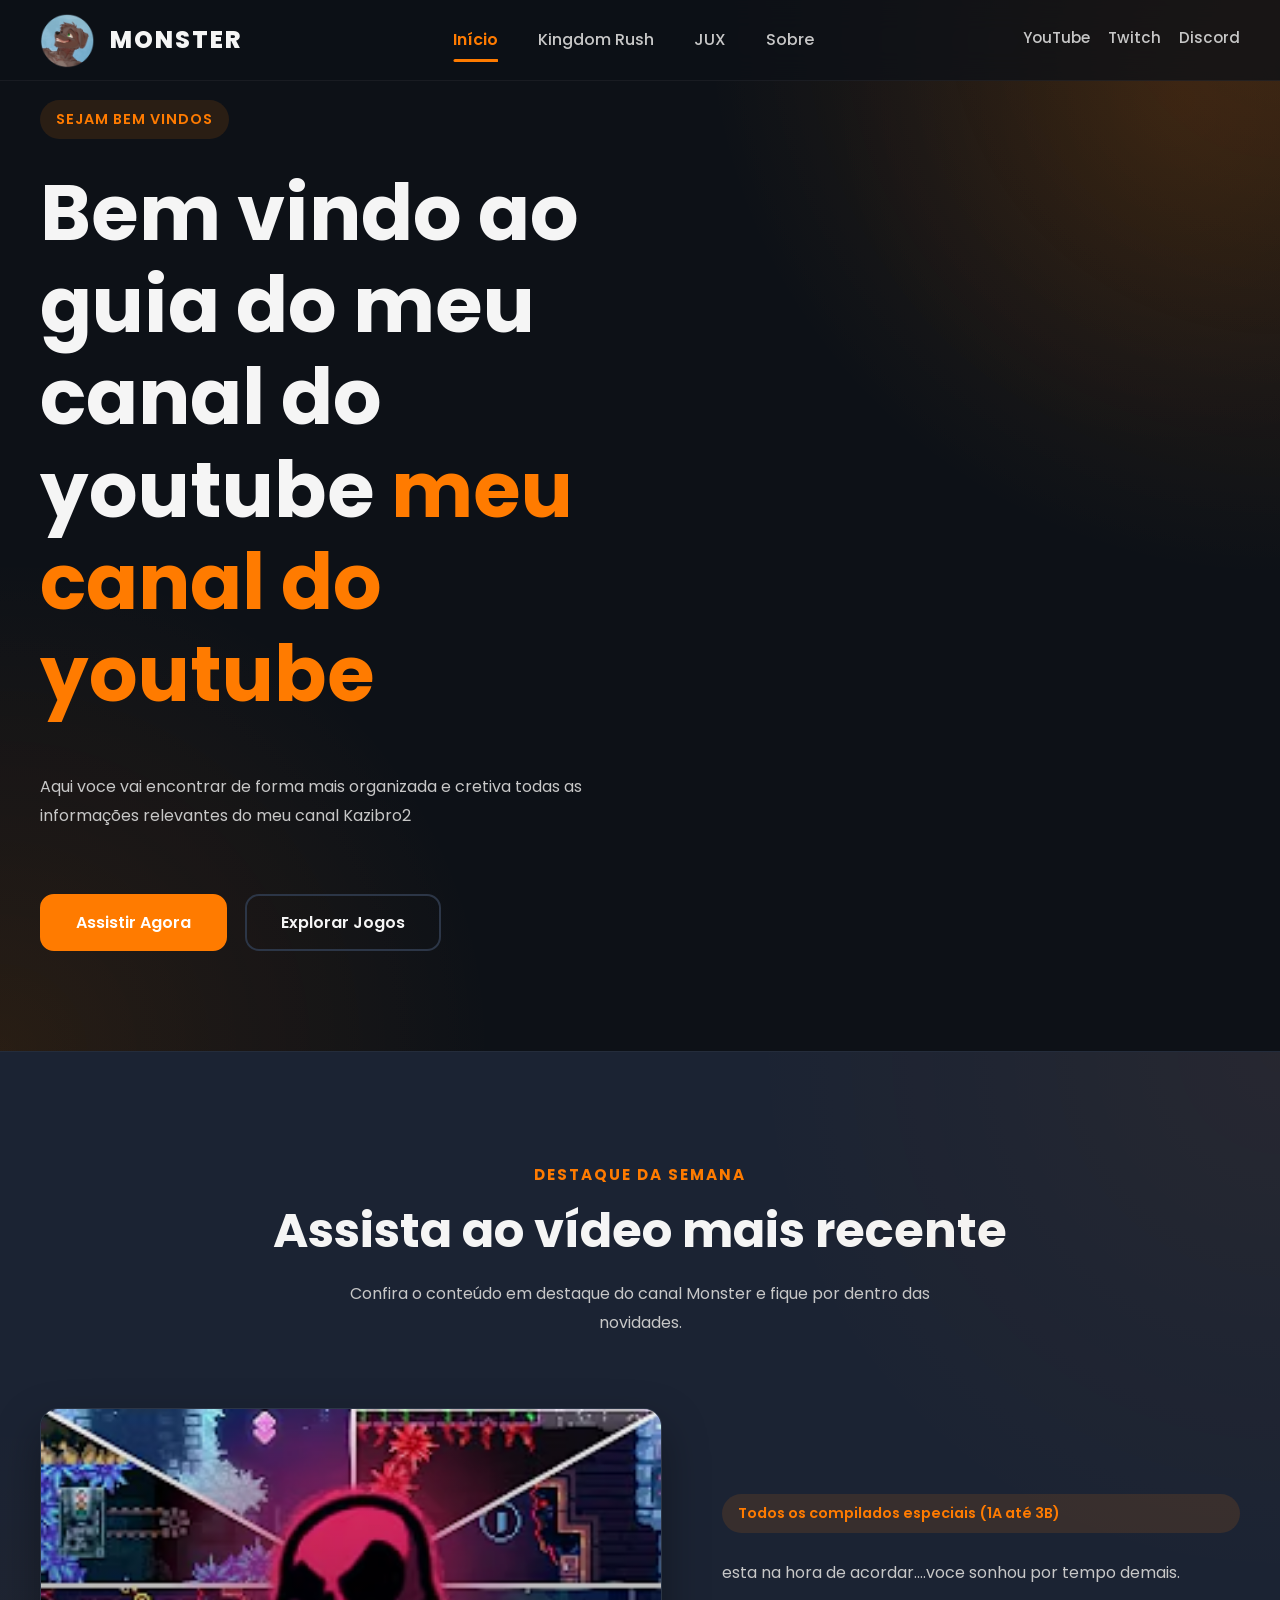
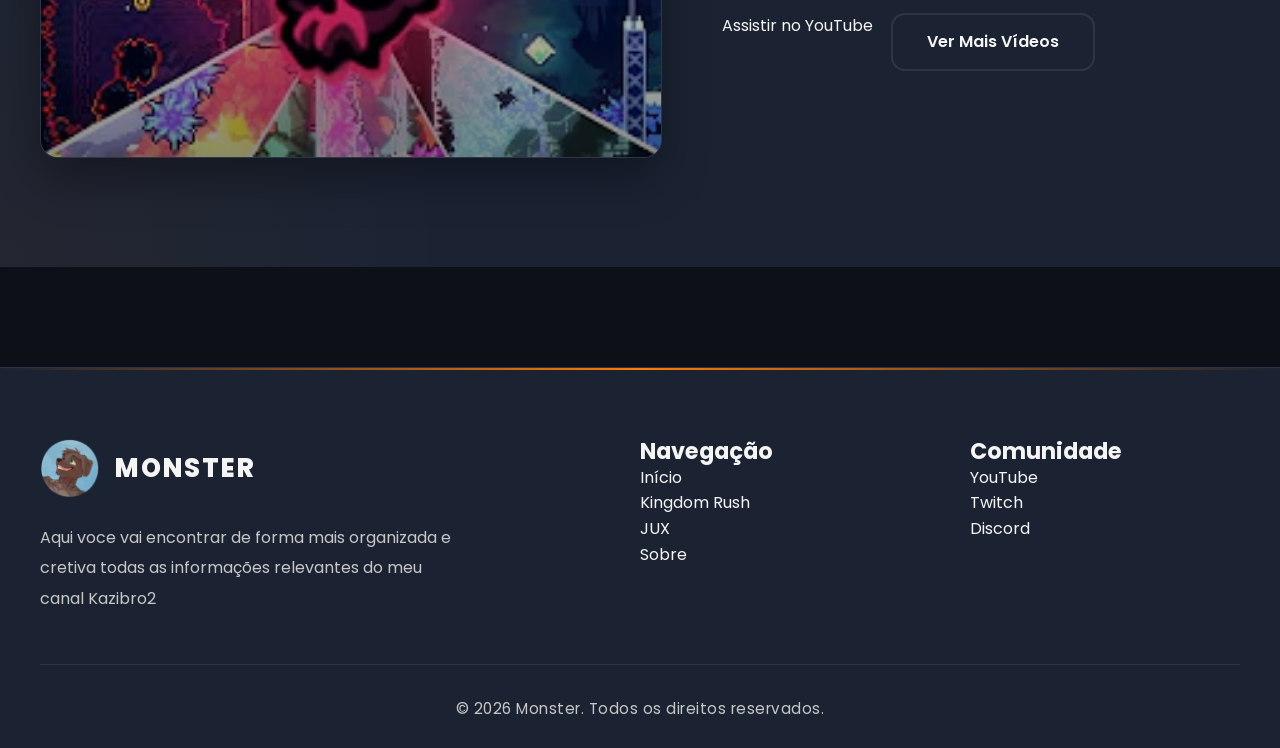
==== index.html @ 659d8c1d "Site Atualizado" ====
<!DOCTYPE html>
<html lang="pt-BR">

<head>

    <!-- ==========================================
                    META TAGS
    =========================================== -->

    <meta charset="UTF-8">

    <meta
        name="viewport"
        content="width=device-width, initial-scale=1.0">

    <meta
        name="description"
        content="Portal oficial do canal Monster dedicado à franquia Kingdom Rush. Gameplays, estratégias, guias e conteúdos exclusivos.">

    <meta
        name="keywords"
        content="Monster, Kingdom Rush, Kingdom Rush Alliance, Kingdom Rush Frontiers, Kingdom Rush Origins, Kingdom Rush Vengeance">

    <meta
        name="author"
        content="Monster">

    <meta
        name="robots"
        content="index, follow">

    <meta
        name="theme-color"
        content="#0B1120">

    <!-- ==========================================
                        TÍTULO
    =========================================== -->

    <title>

        Monster | Kingdom Rush

    </title>

    <!-- ==========================================
                        FAVICON
    =========================================== -->

    <link
        rel="icon"
        href="./assets/logo/LOGO  CIMA.webp"
        type="image/png">

    <!-- ==========================================
                    GOOGLE FONTS
    =========================================== -->

    <link
        rel="preconnect"
        href="https://fonts.googleapis.com">

    <link
        rel="preconnect"
        href="https://fonts.gstatic.com"
        crossorigin>

    <link
        href="https://fonts.googleapis.com/css2?family=Poppins:wght@300;400;500;600;700;800&display=swap"
        rel="stylesheet">

    <!-- ==========================================
                    CSS GLOBAL
    =========================================== -->

    <link
        rel="stylesheet"
        href="./css/global/style.css">

    <link
        rel="stylesheet"
        href="./css/global/header.css">

    <link
        rel="stylesheet"
        href="./css/global/footer.css">

    <link
        rel="stylesheet"
        href="./css/global/responsive.css">

    <!-- ==========================================
                    HOME CSS
    =========================================== -->

    <link
        rel="stylesheet"
        href="./css/home/home.css">

</head>

<body>

    <!-- ==========================================
                        HEADER
    =========================================== -->

    <header class="header">

        <div class="container header-container">

            <!-- Logo -->

            <a
                href="index.html"
                class="logo">

                <img
                    src="./assets/logo/Monster Logo.webp"
                    alt="Monster Logo">

                <span>

                    MONSTER

                </span>

            </a>

            <!-- Navegação -->

            <nav class="navbar">

                <ul class="nav-menu">

                    <li>

                        <a
                            href="index.html"
                            class="active">

                            Início

                        </a>

                    </li>

                    <li>

                        <a href="kingdom.html">

                            Kingdom Rush

                        </a>

                    </li>

                    <li>

                        <a href="jux.html">

                            JUX

                        </a>

                    </li>

                    <li>

                        <a href="about.html">

                            Sobre

                        </a>

                    </li>

                </ul>

            </nav>

            <!-- Redes Sociais -->

            <div class="header-social">

                <a
                    href="https://www.youtube.com/@kazibro2"
                    target="_blank"
                    rel="noopener noreferrer">

                    YouTube

                </a>

                <a
                    href="https://www.twitch.tv/thesupermonsteragain"
                    target="_blank"
                    rel="noopener noreferrer">

                    Twitch

                </a>

                <a
                    href="#"
                    target="_blank"
                    rel="noopener noreferrer">

                    Discord

                </a>

            </div>

            <!-- Menu Mobile -->

            <button
                class="menu-toggle"
                id="menu-toggle"
                aria-label="Abrir Menu">

                ☰

            </button>

        </div>

    </header>

    <main>

    <!-- ==========================================
                        HERO
    =========================================== -->

    <section class="hero">

        <div class="container">

            <div class="hero-content">

                <span class="hero-subtitle">

                    SEJAM BEM VINDOS 

             </span>

                <h1>

                     Bem vindo ao guia do meu canal do youtube
                    <span>meu canal do youtube</span>

                </h1>

                <p>
                Aqui voce vai encontrar de forma mais organizada e cretiva todas as 
                informações relevantes do meu canal Kazibro2
                </p>
                <div class="hero-buttons">

                    <a
                        href="https://www.youtube.com/watch?v=SaFwR8SBLfc"
                        class="btn btn-primary">

                        Assistir Agora

                    </a>

                    <a
                        href="kingdom.html"
                        class="btn btn-secondary">

                        Explorar Jogos

                    </a>

                </div>

            </div>

        </div>

    </section>


    <!-- ==========================================
                VÍDEO EM DESTAQUE
    =========================================== -->

    <section
        class="featured-video"
        id="featured-video">

        <div class="container">

            <div class="section-title">

                <span>

                    Destaque da Semana

                </span>

                <h2>

                    Assista ao vídeo mais recente

                </h2>

                <p>

                    Confira o conteúdo em destaque do canal Monster
                    e fique por dentro das novidades.

                </p>

            </div>

            <div class="featured-video-content">

                <div class="featured-thumbnail">

                    <img
                        src="./assets/imagens/Compilado de mortes.png"
                        alt="Vídeo em Destaque">

                </div>

                <div class="featured-info">

                    <span class="video-category">
  
                    Todos os compilados especiais (1A até 3B)

                    </span>

                    <p>

                        esta na hora de acordar....voce sonhou por tempo demais.
                    </p>

                    <div class="featured-buttons">

                        <a
                            href="https://youtu.be/U4nTbTF9wBw?si=7wowuGWpo5xkgJ0E
                            class="btn btn-primary">

                            Assistir no YouTube

                        </a>

                        <a
                            href="https://www.youtube.com/channel/UCQ77ngwSdgvetB5yi79kwhQ/videos"
                            class="btn btn-secondary">

                            Ver Mais Vídeos

                        </a>

                    </div>

                </div>

            </div>

        </div>

    </section>

    <!-- ==========================================
                        FOOTER
    =========================================== -->

    <footer class="footer">

        <div class="container">

            <div class="footer-content">

                <!-- Logo -->

                <div class="footer-brand">

                    <a
                        href="index.html"
                        class="footer-logo">

                        <img
                            src="./assets/logo/Monster Logo.webp"
                            alt="Monster Logo">

                        <span>

                            MONSTER

                        </span>

                    </a>

                    <p>

                 Aqui voce vai encontrar de forma mais organizada e cretiva todas as 
                informações relevantes do meu canal Kazibro2

                    </p>

                </div>

                <!-- Navegação -->

                <div class="footer-links">

                    <h3>

                        Navegação

                    </h3>

                    <ul>

                        <li>

                            <a href="index.html">

                                Início

                            </a>

                        </li>

                        <li>

                            <a href="kingdom.html">

                                Kingdom Rush

                            </a>

                        </li>

                        <li>

                            <a href="jux.html">

                                JUX

                            </a>

                        </li>

                        <li>

                            <a href="about.html">

                                Sobre

                            </a>

                        </li>

                    </ul>

                </div>

                <!-- Comunidade -->

                <div class="footer-social">

                    <h3>

                        Comunidade

                    </h3>

                    <a
                        href="https://www.youtube.com/@kazibro2"
                        target="_blank"
                        rel="noopener noreferrer">

                        YouTube

                    </a>

                    <a
                        href="https://www.twitch.tv/thesupermonsteragain"
                        target="_blank"
                        rel="noopener noreferrer">

                        Twitch

                    </a>

                    <a
                        href="#"
                        target="_blank"
                        rel="noopener noreferrer">

                        Discord

                    </a>

                </div>

            </div>

            <div class="footer-bottom">

                <p>

                    © 2026 Monster. Todos os direitos reservados.

                </p>

            </div>

        </div>

    </footer>

    <!-- ==========================================
                JAVASCRIPT GLOBAL
    =========================================== -->

    <script src="./js/global/config.js"></script>

    <script src="./js/global/data.js"></script>

    <script src="./js/global/navigation.js"></script>

    <script src="./js/global/animations.js"></script>

    <script src="./js/global/app.js"></script>

    <!-- ==========================================
                JAVASCRIPT HOME
    =========================================== -->

    <script src="./js/home/home.js"></script>

</body>

</html>
---- css/global/style.css ----
/* ==========================================================
                    GOOGLE FONTS
========================================================== */

@import url('https://fonts.googleapis.com/css2?family=Poppins:wght@300;400;500;600;700;800&display=swap');

/* ==========================================================
                        RESET
========================================================== */

* {

    margin: 0;

    padding: 0;

    box-sizing: border-box;

}

*::before,

*::after {

    box-sizing: border-box;

}

/* ==========================================================
                    ROOT VARIABLES
========================================================== */

:root {

    /* Cores */

    --color-primary: #ff7b00;

    --color-primary-dark: #d86400;

    --color-secondary: #1b2333;

    --color-background: #0d1117;

    --color-surface: #161b22;

    --color-card: #1f2633;

    --color-text: #f5f5f5;

    --color-text-light: #c7c7c7;

    --color-border: #2c3647;

    --color-success: #2ecc71;

    --color-danger: #ff4d4d;

    /* Fontes */

    --font-family: "Poppins", sans-serif;

    /* Layout */

    --container-width: 1300px;

    --border-radius: 14px;

    --transition: .30s ease;

    --shadow:

        0 10px 35px rgba(0,0,0,.35);

}

/* ==========================================================
                    HTML / BODY
========================================================== */

html{

    scroll-behavior:smooth;

}

body{

    font-family:var(--font-family);

    background:var(--color-background);

    color:var(--color-text);

    overflow-x:hidden;

    line-height:1.6;

    min-height:100vh;

}

/* ==========================================================
                    IMAGENS
========================================================== */

img{

    display:block;

    max-width:100%;

    height:auto;

}

/* ==========================================================
                        LINKS
========================================================== */

a{

    color:inherit;

    text-decoration:none;

    transition:var(--transition);

}

/* ==========================================================
                        LISTAS
========================================================== */

ul{

    list-style:none;

}

button{

    font-family:inherit;

    border:none;

    outline:none;

    background:none;

    cursor:pointer;

}

/* ==========================================================
                    CONTAINER
========================================================== */

.container{

    width:min(100% - 40px,var(--container-width));

    margin-inline:auto;

}

/* ==========================================================
                    SECTIONS
========================================================== */

section{

    padding:100px 0;

    position:relative;

}

/* ==========================================================
                    TÍTULOS
========================================================== */

h1,
h2,
h3,
h4,
h5,
h6{

    font-weight:700;

    color:var(--color-text);

    line-height:1.2;

}

h1{

    font-size:clamp(2.8rem,6vw,5rem);

}

h2{

    font-size:clamp(2rem,4vw,3rem);

}

h3{

    font-size:1.4rem;

}

/* ==========================================================
                    PARÁGRAFOS
========================================================== */

p{

    color:var(--color-text-light);

    font-size:1rem;

    line-height:1.8;

}

/* ==========================================================
                SECTION TITLE
========================================================== */

.section-title{

    text-align:center;

    max-width:800px;

    margin:0 auto 70px;

}

.section-title span{

    display:inline-block;

    margin-bottom:15px;

    color:var(--color-primary);

    font-size:.95rem;

    font-weight:700;

    letter-spacing:2px;

    text-transform:uppercase;

}

.section-title h2{

    margin-bottom:20px;

}

.section-title p{

    max-width:650px;

    margin:0 auto;

}

/* ==========================================================
                HERO
========================================================== */

.hero{

    min-height:100vh;

    display:flex;

    align-items:center;

}

.hero .container{

    display:grid;

    grid-template-columns:1fr 1fr;

    align-items:center;

    gap:80px;

}

.hero-content{

    display:flex;

    flex-direction:column;

    gap:28px;

}

.hero-subtitle{

    display:inline-flex;

    align-items:center;

    width:max-content;

    padding:8px 18px;

    border-radius:50px;

    background:rgba(255,123,0,.15);

    color:var(--color-primary);

    font-size:.9rem;

    font-weight:600;

    letter-spacing:1px;

}

.hero-content span{

    color:var(--color-primary);

}

.hero-image{

    display:flex;

    justify-content:center;

    align-items:center;

}

.hero-image img{

    width:100%;

    max-width:650px;

}


/* ==========================================================
                        BOTÕES
========================================================== */

.btn{

    display:inline-flex;

    justify-content:center;

    align-items:center;

    gap:10px;

    padding:14px 34px;

    border-radius:var(--border-radius);

    font-size:1rem;

    font-weight:600;

    cursor:pointer;

    transition:var(--transition);

    user-select:none;

}

.btn-primary{

    background:var(--color-primary);

    color:#ffffff;

    border:2px solid var(--color-primary);

}

.btn-primary:hover{

    background:var(--color-primary-dark);

    border-color:var(--color-primary-dark);

    transform:translateY(-4px);

    box-shadow:0 12px 30px rgba(255,123,0,.35);

}

.btn-secondary{

    background:transparent;

    color:var(--color-text);

    border:2px solid var(--color-border);

}

.btn-secondary:hover{

    background:var(--color-card);

    border-color:var(--color-primary);

    color:var(--color-primary);

    transform:translateY(-4px);

}

/* ==========================================================
                    BUTTON GROUP
========================================================== */

.hero-buttons,

.featured-buttons{

    display:flex;

    flex-wrap:wrap;

    gap:18px;

}

/* ==========================================================
                        CARDS
========================================================== */

.game-card,

.video-card,

.episode-card,

.info-card{

    background:var(--color-card);

    border:1px solid var(--color-border);

    border-radius:var(--border-radius);

    overflow:hidden;

    transition:var(--transition);

    box-shadow:var(--shadow);

}

.game-card:hover,

.video-card:hover,

.episode-card:hover,

.info-card:hover{

    transform:translateY(-8px);

    border-color:var(--color-primary);

}

/* ==========================================================
                    CARD IMAGES
========================================================== */

.game-card img,

.video-card img,

.episode-card img{

    width:100%;

    display:block;

    transition:var(--transition);

}

.game-card:hover img,

.video-card:hover img,

.episode-card:hover img{

    transform:scale(1.05);

}

/* ==========================================================
                    TAGS
========================================================== */

.video-category,

.hero-subtitle{

    display:inline-flex;

    align-items:center;

    padding:8px 16px;

    border-radius:999px;

    background:rgba(255,123,0,.12);

    color:var(--color-primary);

    font-size:.9rem;

    font-weight:600;

}

/* ==========================================================
                    DIVISORES
========================================================== */

.divider{

    width:100%;

    height:1px;

    background:var(--color-border);

    margin:70px 0;

}


/* ==========================================================
                    SCROLLBAR
========================================================== */

::-webkit-scrollbar{

    width:12px;

}

::-webkit-scrollbar-track{

    background:var(--color-background);

}

::-webkit-scrollbar-thumb{

    background:var(--color-primary);

    border-radius:20px;

    border:3px solid var(--color-background);

}

::-webkit-scrollbar-thumb:hover{

    background:var(--color-primary-dark);

}

/* ==========================================================
                    TEXT SELECTION
========================================================== */

::selection{

    background:var(--color-primary);

    color:#ffffff;

}

::-moz-selection{

    background:var(--color-primary);

    color:#ffffff;

}

/* ==========================================================
                    ANIMAÇÕES
========================================================== */

@keyframes fadeIn{

    from{

        opacity:0;

    }

    to{

        opacity:1;

    }

}

@keyframes fadeUp{

    from{

        opacity:0;

        transform:translateY(40px);

    }

    to{

        opacity:1;

        transform:translateY(0);

    }

}

@keyframes fadeLeft{

    from{

        opacity:0;

        transform:translateX(-40px);

    }

    to{

        opacity:1;

        transform:translateX(0);

    }

}

@keyframes fadeRight{

    from{

        opacity:0;

        transform:translateX(40px);

    }

    to{

        opacity:1;

        transform:translateX(0);

    }

}

@keyframes zoomIn{

    from{

        opacity:0;

        transform:scale(.9);

    }

    to{

        opacity:1;

        transform:scale(1);

    }

}

/* ==========================================================
                CLASSES DE ANIMAÇÃO
========================================================== */

.fade-in{

    animation:fadeIn .8s ease both;

}

.fade-up{

    animation:fadeUp .8s ease both;

}

.fade-left{

    animation:fadeLeft .8s ease both;

}

.fade-right{

    animation:fadeRight .8s ease both;

}

.zoom-in{

    animation:zoomIn .8s ease both;

}

/* ==========================================================
                    UTILITÁRIOS
========================================================== */

.text-center{

    text-align:center;

}

.text-left{

    text-align:left;

}

.text-right{

    text-align:right;

}

.hidden{

    display:none !important;

}

.visible{

    display:block !important;

}

.w-100{

    width:100%;

}

.mt-0{

    margin-top:0;

}

.mb-0{

    margin-bottom:0;

}

/* ==========================================================
                    FORMULÁRIOS
========================================================== */

input,
textarea,
select{

    width:100%;

    font-family:inherit;

    font-size:1rem;

    color:var(--color-text);

    background:var(--color-card);

    border:1px solid var(--color-border);

    border-radius:var(--border-radius);

    outline:none;

    transition:var(--transition);

}

input,
select{

    height:50px;

    padding:0 18px;

}

textarea{

    resize:vertical;

    min-height:150px;

    padding:18px;

}

input:focus,
textarea:focus,
select:focus{

    border-color:var(--color-primary);

    box-shadow:0 0 0 4px rgba(255,123,0,.15);

}

/* ==========================================================
                    IFRAME / VIDEO
========================================================== */

iframe{

    width:100%;

    border:0;

    display:block;

    border-radius:var(--border-radius);

}

video{

    width:100%;

    display:block;

    border-radius:var(--border-radius);

}

/* ==========================================================
                    SVG
========================================================== */

svg{

    display:block;

    width:100%;

    height:auto;

}

/* ==========================================================
                    IMAGENS
========================================================== */

img{

    user-select:none;

    -webkit-user-drag:none;

    image-rendering:auto;

}

/* ==========================================================
                    FOCUS
========================================================== */

:focus-visible{

    outline:3px solid var(--color-primary);

    outline-offset:4px;

}

/* ==========================================================
                    TRANSIÇÕES
========================================================== */

button,
a,
img,
.card,
.btn{

    transition:all .3s ease;

}

/* ==========================================================
                    UTILITÁRIOS
========================================================== */

.flex{

    display:flex;

}

.grid{

    display:grid;

}

.center{

    display:flex;

    justify-content:center;

    align-items:center;

}

.space-between{

    display:flex;

    justify-content:space-between;

    align-items:center;

}

.gap-10{

    gap:10px;

}

.gap-20{

    gap:20px;

}

.gap-30{

    gap:30px;

}
---- css/global/header.css ----
/* ==========================================================
                        HEADER
========================================================== */

.header{

    position:fixed;

    top:0;

    left:0;

    width:100%;

    z-index:1000;

    background:rgba(13,17,23,.75);

    backdrop-filter:blur(15px);

    -webkit-backdrop-filter:blur(15px);

    border-bottom:1px solid rgba(255,255,255,.05);

    transition:all .35s ease;

}

/* ==========================================================
                    HEADER CONTAINER
========================================================== */

.header-container{

    display:flex;

    justify-content:space-between;

    align-items:center;

    min-height:80px;

    gap:40px;

}

/* ==========================================================
                        LOGO
========================================================== */

.logo{

    display:flex;

    align-items:center;

    gap:15px;

    flex-shrink:0;

}

.logo img{

    width:55px;

    height:55px;

    object-fit:contain;

    transition:.35s ease;

}

.logo span{

    font-size:1.5rem;

    font-weight:800;

    letter-spacing:2px;

    color:var(--color-text);

    transition:.35s ease;

}

/* ==========================================================
                    LOGO HOVER
========================================================== */

.logo:hover img{

    transform:rotate(-5deg) scale(1.08);

}

.logo:hover span{

    color:var(--color-primary);

}

/* ==========================================================
                    NAVBAR
========================================================== */

.navbar{

    flex:1;

    display:flex;

    justify-content:center;

}

.nav-menu{

    display:flex;

    align-items:center;

    gap:40px;

}

.nav-menu li{

    position:relative;

}

/* ==========================================================
                    LINKS DO MENU
========================================================== */

.nav-menu a{

    position:relative;

    display:flex;

    align-items:center;

    height:80px;

    color:var(--color-text-light);

    font-size:1rem;

    font-weight:500;

    transition:var(--transition);

}

/* ==========================================================
                    HOVER MENU
========================================================== */

.nav-menu a:hover{

    color:var(--color-primary);

}

/* ==========================================================
                LINHA ANIMADA
========================================================== */

.nav-menu a::after{

    content:"";

    position:absolute;

    left:50%;

    bottom:18px;

    width:0;

    height:3px;

    background:var(--color-primary);

    border-radius:50px;

    transform:translateX(-50%);

    transition:.35s ease;

}

.nav-menu a:hover::after{

    width:100%;

}

/* ==========================================================
                    MENU ACTIVE
========================================================== */

.nav-menu a.active{

    color:var(--color-primary);

    font-weight:600;

}

.nav-menu a.active::after{

    width:100%;

}

/* ==========================================================
                HEADER SOCIAL
========================================================== */

.header-social{

    display:flex;

    align-items:center;

    gap:18px;

}

.header-social a{

    color:var(--color-text-light);

    font-size:.95rem;

    font-weight:500;

    transition:var(--transition);

}

.header-social a:hover{

    color:var(--color-primary);

}

/* ==========================================================
                    MENU MOBILE
========================================================== */

.menu-toggle{

    display:none;

    justify-content:center;

    align-items:center;

    width:48px;

    height:48px;

    border-radius:10px;

    color:var(--color-text);

    font-size:1.6rem;

    cursor:pointer;

    transition:var(--transition);

}

.menu-toggle:hover{

    background:rgba(255,255,255,.08);

    color:var(--color-primary);

}

/* ==========================================================
                    HEADER SCROLLED
========================================================== */

.header.scrolled{

    background:rgba(13,17,23,.95);

    backdrop-filter:blur(20px);

    -webkit-backdrop-filter:blur(20px);

    border-bottom:1px solid rgba(255,123,0,.15);

    box-shadow:0 10px 30px rgba(0,0,0,.35);

}

/* ==========================================================
                HEADER CONTAINER
========================================================== */

.header.scrolled .header-container{

    min-height:70px;

}

/* ==========================================================
                    LOGO SCROLL
========================================================== */

.header.scrolled .logo img{

    width:48px;

    height:48px;

}

.header.scrolled .logo span{

    font-size:1.35rem;

}

/* ==========================================================
                    MENU SCROLL
========================================================== */

.header.scrolled .nav-menu a{

    height:70px;

}

/* ==========================================================
                REDES SOCIAIS SCROLL
========================================================== */

.header.scrolled .header-social a{

    font-size:.9rem;

}

/* ==========================================================
                    HEADER SHADOW
========================================================== */

.header::after{

    content:"";

    position:absolute;

    left:0;

    bottom:0;

    width:100%;

    height:1px;

    background:linear-gradient(

        90deg,

        transparent,

        rgba(255,123,0,.25),

        transparent

    );

    opacity:0;

    transition:.35s;

}

.header.scrolled::after{

    opacity:1;

}

/* ==========================================================
                ANIMAÇÃO DE ENTRADA
========================================================== */

@keyframes headerFade{

    from{

        opacity:0;

        transform:translateY(-20px);

    }

    to{

        opacity:1;

        transform:translateY(0);

    }

}

.header{

    animation:headerFade .7s ease;

}

/* ==========================================================
                SUAVIZAÇÃO
========================================================== */

.header,
.header-container,
.logo img,
.logo span,
.nav-menu a,
.header-social a{

    transition:all .35s ease;

}

/* ==========================================================
                    LOGO EFFECT
========================================================== */

.logo{

    overflow:hidden;

}

.logo img{

    filter:

        drop-shadow(0 0 0 rgba(255,123,0,0));

}

.logo:hover img{

    filter:

        drop-shadow(0 0 12px rgba(255,123,0,.45));

}

.logo span{

    position:relative;

}

.logo span::after{

    content:"";

    position:absolute;

    left:0;

    bottom:-4px;

    width:0;

    height:2px;

    background:var(--color-primary);

    transition:var(--transition);

}

.logo:hover span::after{

    width:100%;

}

/* ==========================================================
                MENU MICRO ANIMAÇÕES
========================================================== */

.nav-menu a{

    overflow:hidden;

}

.nav-menu li{

    transition:var(--transition);

}

.nav-menu li:hover{

    transform:translateY(-2px);

}

/* ==========================================================
                HEADER SOCIAL
========================================================== */

.header-social a{

    position:relative;

    padding-bottom:4px;

}

.header-social a::after{

    content:"";

    position:absolute;

    left:50%;

    bottom:0;

    width:0;

    height:2px;

    background:var(--color-primary);

    border-radius:20px;

    transform:translateX(-50%);

    transition:var(--transition);

}

.header-social a:hover::after{

    width:100%;

}

/* ==========================================================
                CLICK EFFECT
========================================================== */

.nav-menu a:active,

.header-social a:active,

.logo:active{

    transform:scale(.96);

}

/* ==========================================================
                HEADER HOVER
========================================================== */

.header:hover{

    border-bottom-color:rgba(255,123,0,.12);

}

/* ==========================================================
                PERFORMANCE
========================================================== */

.logo img,

.nav-menu a,

.header-social a,

.header{

    will-change:transform;

}

/* ==========================================================
                    NAVBAR ACTIVE
========================================================== */

.navbar.active{

    right:0;

    opacity:1;

    visibility:visible;

}

/* ==========================================================
                MENU TOGGLE ACTIVE
========================================================== */

.menu-toggle.active{

    color:var(--color-primary);

    transform:rotate(90deg);

}

/* ==========================================================
                    MOBILE BASE
========================================================== */

@media (max-width:992px){

    .menu-toggle{

        display:flex;

    }

    .header-social{

        display:none;

    }

    .navbar{

        position:fixed;

        top:80px;

        right:-100%;

        width:300px;

        height:calc(100vh - 80px);

        background:var(--color-surface);

        border-left:1px solid var(--color-border);

        display:flex;

        justify-content:flex-start;

        align-items:flex-start;

        padding:40px 30px;

        transition:.35s ease;

        opacity:0;

        visibility:hidden;

    }

    .nav-menu{

        width:100%;

        flex-direction:column;

        align-items:flex-start;

        gap:0;

    }

    .nav-menu li{

        width:100%;

    }

    .nav-menu a{

        width:100%;

        height:55px;

        border-bottom:1px solid rgba(255,255,255,.05);

    }

}

@media (max-width:768px){

    .header-container{

        min-height:70px;

    }

    .logo img{

        width:45px;

        height:45px;

    }

    .logo span{

        font-size:1.2rem;

    }

    .navbar{

        top:70px;

        height:calc(100vh - 70px);

        width:100%;

        border-left:none;

    }

}

@media (max-width:480px){

    .header-container{

        gap:15px;

    }

    .logo span{

        display:none;

    }

}
---- css/global/footer.css ----
/* ==========================================================
                        FOOTER
========================================================== */

.footer{

    position:relative;

    background:var(--color-secondary);

    border-top:1px solid var(--color-border);

    margin-top:100px;

    overflow:hidden;

}

/* ==========================================================
                    LINHA SUPERIOR
========================================================== */

.footer::before{

    content:"";

    position:absolute;

    top:0;

    left:0;

    width:100%;

    height:2px;

    background:linear-gradient(

        90deg,

        transparent,

        var(--color-primary),

        transparent

    );

}

/* ==========================================================
                    CONTAINER
========================================================== */

.footer .container{

    padding:70px 0 25px;

}

/* ==========================================================
                FOOTER CONTENT
========================================================== */

.footer-content{

    display:grid;

    grid-template-columns:

        2fr

        1fr

        1fr;

    gap:60px;

    margin-bottom:50px;

}

/* ==========================================================
                    FOOTER BRAND
========================================================== */

.footer-brand{

    display:flex;

    flex-direction:column;

    gap:25px;

}

/* ==========================================================
                    FOOTER LOGO
========================================================== */

.footer-logo{

    display:flex;

    align-items:center;

    gap:15px;

    width:max-content;

}

.footer-logo img{

    width:60px;

    height:60px;

    object-fit:contain;

    transition:var(--transition);

}

.footer-logo span{

    font-size:1.6rem;

    font-weight:800;

    color:var(--color-text);

    letter-spacing:2px;

    transition:var(--transition);

}

.footer-logo:hover img{

    transform:scale(1.08);

}

.footer-logo:hover span{

    color:var(--color-primary);

}

/* ==========================================================
                FOOTER DESCRIPTION
========================================================== */

.footer-brand p{

    max-width:420px;

    color:var(--color-text-light);

    line-height:1.9;

}

/* ==========================================================
                        FOOTER
========================================================== */

.footer{

    position:relative;

    background:var(--color-secondary);

    border-top:1px solid var(--color-border);

    margin-top:100px;

    overflow:hidden;

}

/* ==========================================================
                    LINHA SUPERIOR
========================================================== */

.footer::before{

    content:"";

    position:absolute;

    top:0;

    left:0;

    width:100%;

    height:2px;

    background:linear-gradient(

        90deg,

        transparent,

        var(--color-primary),

        transparent

    );

}

/* ==========================================================
                    CONTAINER
========================================================== */

.footer .container{

    padding:70px 0 25px;

}

/* ==========================================================
                FOOTER CONTENT
========================================================== */

.footer-content{

    display:grid;

    grid-template-columns:

        2fr

        1fr

        1fr;

    gap:60px;

    margin-bottom:50px;

}

/* ==========================================================
                    FOOTER BRAND
========================================================== */

.footer-brand{

    display:flex;

    flex-direction:column;

    gap:25px;

}

/* ==========================================================
                    FOOTER LOGO
========================================================== */

.footer-logo{

    display:flex;

    align-items:center;

    gap:15px;

    width:max-content;

}

.footer-logo img{

    width:60px;

    height:60px;

    object-fit:contain;

    transition:var(--transition);

}

.footer-logo span{

    font-size:1.6rem;

    font-weight:800;

    color:var(--color-text);

    letter-spacing:2px;

    transition:var(--transition);

}

.footer-logo:hover img{

    transform:scale(1.08);

}

.footer-logo:hover span{

    color:var(--color-primary);

}

/* ==========================================================
                FOOTER DESCRIPTION
========================================================== */

.footer-brand p{

    max-width:420px;

    color:var(--color-text-light);

    line-height:1.9;

}

/* ==========================================================
                    FOOTER BOTTOM
========================================================== */

.footer-bottom{

    display:flex;

    justify-content:center;

    align-items:center;

    padding-top:30px;

    border-top:1px solid rgba(255,255,255,.08);

}

/* ==========================================================
                    COPYRIGHT
========================================================== */

.footer-bottom p{

    color:var(--color-text-light);

    font-size:.95rem;

    text-align:center;

    letter-spacing:.5px;

}

/* ==========================================================
                    HOVER EFFECTS
========================================================== */

.footer-logo{

    transition:var(--transition);

}

.footer-logo:hover{

    transform:translateY(-3px);

}

.footer-brand p{

    transition:var(--transition);

}

.footer:hover .footer-brand p{

    color:var(--color-text);

}

/* ==========================================================
                SOCIAL HOVER
========================================================== */

.footer-social a{

    display:flex;

    align-items:center;

    gap:10px;

}

.footer-social a:hover{

    transform:translateX(8px);

}

/* ==========================================================
                LINKS HOVER
========================================================== */

.footer-links a{

    display:flex;

    align-items:center;

}

.footer-links a:hover{

    transform:translateX(8px);

}

/* ==========================================================
                FOOTER ANIMATION
========================================================== */

.footer{

    animation:fadeUp .8s ease;

}

/* ==========================================================
                    PERFORMANCE
========================================================== */

.footer,

.footer a,

.footer img,

.footer-logo{

    will-change:transform;

}

/* ==========================================================
                    RESPONSIVIDADE
========================================================== */

@media (max-width:1100px){

    .footer-content{

        grid-template-columns:1.5fr 1fr 1fr;

        gap:40px;

    }

}

@media (max-width:992px){

    .footer-content{

        grid-template-columns:1fr;

        text-align:center;

        gap:50px;

    }

    .footer-brand{

        align-items:center;

    }

    .footer-brand p{

        max-width:600px;

    }

    .footer-links,

    .footer-social{

        align-items:center;

    }

    .footer-links h3::after,

    .footer-social h3::after{

        left:50%;

        transform:translateX(-50%);

    }

    .footer-links ul{

        align-items:center;

    }

}

@media (max-width:768px){

    .footer{

        margin-top:80px;

    }

    .footer .container{

        padding:60px 0 20px;

    }

    .footer-logo img{

        width:50px;

        height:50px;

    }

    .footer-logo span{

        font-size:1.4rem;

    }

    .footer-brand p{

        font-size:.95rem;

    }

    .footer-bottom{

        padding-top:25px;

    }

}

@media (max-width:576px){

    .footer-content{

        gap:40px;

    }

    .footer-logo{

        flex-direction:column;

        gap:12px;

    }

    .footer-logo span{

        letter-spacing:1px;

    }

    .footer-links h3,

    .footer-social h3{

        font-size:1.1rem;

    }

    .footer-links a,

    .footer-social a{

        font-size:.95rem;

    }

    .footer-bottom p{

        font-size:.85rem;

        line-height:1.6;

    }

}
---- css/global/responsive.css ----
/* ==========================================================
                    RESPONSIVE
========================================================== */


/* ==========================================================
                    1400px
========================================================== */

@media (max-width:1400px){

    :root{

        --container-width:1200px;

    }

}


/* ==========================================================
                    1200px
========================================================== */

@media (max-width:1200px){

    :root{

        --container-width:1100px;

    }

    section{

        padding:90px 0;

    }

    .hero .container{

        gap:60px;

    }

    .hero-image img{

        max-width:550px;

    }

    h1{

        font-size:clamp(2.6rem,5vw,4.2rem);

    }

    h2{

        font-size:clamp(2rem,3.5vw,2.8rem);

    }

}


/* ==========================================================
                    1100px
========================================================== */

@media (max-width:1100px){

    .container{

        width:min(100% - 32px,var(--container-width));

    }

    .hero .container{

        gap:50px;

    }

    .hero-content{

        gap:24px;

    }

    .section-title{

        margin-bottom:60px;

    }

}

/* ==========================================================
                    992px
========================================================== */

@media (max-width:992px){

    /* ===============================
            GERAL
    =============================== */

    section{

        padding:80px 0;

    }

    .container{

        width:min(100% - 30px,var(--container-width));

    }

    /* ===============================
            HERO
    =============================== */

    .hero{

        min-height:auto;

        padding-top:140px;

        padding-bottom:80px;

    }

    .hero .container{

        grid-template-columns:1fr;

        text-align:center;

        gap:60px;

    }

    .hero-content{

        align-items:center;

    }

    .hero-content p{

        max-width:700px;

    }

    .hero-buttons{

        justify-content:center;

    }

    .hero-image{

        order:-1;

    }

    .hero-image img{

        max-width:500px;

    }

    /* ===============================
        SECTION TITLE
    =============================== */

    .section-title{

        margin-bottom:50px;

    }

    .section-title p{

        max-width:700px;

    }

    /* ===============================
            BOTÕES
    =============================== */

    .btn{

        padding:14px 28px;

    }

    /* ===============================
        CARDS (GLOBAL)
    =============================== */

    .games-grid,

    .episodes-grid{

        grid-template-columns:repeat(2,1fr);

        gap:25px;

    }

    /* ===============================
        VÍDEO DESTAQUE
    =============================== */

    .featured-video-content{

        display:grid;

        grid-template-columns:1fr;

        gap:35px;

    }

    .featured-info{

        text-align:center;

    }

    .featured-buttons{

        justify-content:center;

    }

}


/* ==========================================================
                    768px
========================================================== */

@media (max-width:768px){

    /* ===============================
            GERAL
    =============================== */

    section{

        padding:70px 0;

    }

    .container{

        width:min(100% - 24px,var(--container-width));

    }

    /* ===============================
            HERO
    =============================== */

    .hero{

        padding-top:120px;

        padding-bottom:70px;

    }

    .hero .container{

        gap:45px;

    }

    .hero-content{

        gap:20px;

    }

    .hero-subtitle{

        font-size:.85rem;

        padding:7px 16px;

    }

    h1{

        font-size:clamp(2rem,8vw,3rem);

    }

    h2{

        font-size:clamp(1.8rem,6vw,2.4rem);

    }

    h3{

        font-size:1.2rem;

    }

    p{

        font-size:.95rem;

    }

    .hero-image img{

        max-width:420px;

    }

    /* ===============================
            BOTÕES
    =============================== */

    .hero-buttons,

    .featured-buttons{

        flex-direction:column;

        align-items:center;

        width:100%;

    }

    .btn{

        width:100%;

        max-width:320px;

    }

    /* ===============================
        SECTION TITLE
    =============================== */

    .section-title{

        margin-bottom:40px;

    }

    .section-title p{

        max-width:100%;

    }

    /* ===============================
            GRIDS
    =============================== */

    .games-grid,

    .episodes-grid{

        grid-template-columns:1fr;

        gap:20px;

    }

    /* ===============================
        FEATURED VIDEO
    =============================== */

    .featured-thumbnail img{

        border-radius:var(--border-radius);

    }

    .featured-info{

        text-align:center;

    }

}


/* ==========================================================
                    576px
========================================================== */

@media (max-width:576px){

    /* ===============================
            GERAL
    =============================== */

    section{

        padding:60px 0;

    }

    .container{

        width:min(100% - 20px,var(--container-width));

    }

    /* ===============================
            HERO
    =============================== */

    .hero{

        padding-top:100px;

        padding-bottom:60px;

    }

    .hero .container{

        gap:35px;

    }

    .hero-content{

        gap:18px;

    }

    .hero-subtitle{

        font-size:.8rem;

        padding:6px 14px;

    }

    h1{

        font-size:2rem;

    }

    h2{

        font-size:1.7rem;

    }

    h3{

        font-size:1.1rem;

    }

    p{

        font-size:.92rem;

    }

    .hero-image img{

        max-width:340px;

    }

    /* ===============================
            BOTÕES
    =============================== */

    .btn{

        width:100%;

        max-width:100%;

        padding:14px 22px;

    }

    /* ===============================
        SECTION TITLE
    =============================== */

    .section-title{

        margin-bottom:35px;

    }

}

/* ==========================================================
                    480px
========================================================== */

@media (max-width:480px){

    .hero{

        padding-top:90px;

        padding-bottom:50px;

    }

    .hero .container{

        gap:30px;

    }

    h1{

        font-size:1.8rem;

    }

    h2{

        font-size:1.5rem;

    }

    p{

        font-size:.9rem;

    }

    .hero-image img{

        max-width:280px;

    }

    .hero-subtitle{

        font-size:.75rem;

        padding:5px 12px;

    }

    .btn{

        font-size:.95rem;

        padding:13px 18px;

    }

}

/* ==========================================================
                    360px
========================================================== */

@media (max-width:360px){

    .container{

        width:min(100% - 16px,var(--container-width));

    }

    h1{

        font-size:1.6rem;

    }

    h2{

        font-size:1.35rem;

    }

    p{

        font-size:.88rem;

    }

    .hero-image img{

        max-width:240px;

    }

    .btn{

        font-size:.9rem;

        padding:12px 16px;

    }

}

/* ==========================================================
                    AJUSTES GERAIS
========================================================== */

@media (max-width:992px){

    html{

        overflow-x:hidden;

    }

    body{

        overflow-x:hidden;

    }

    img{

        max-width:100%;

        height:auto;

    }

    iframe{

        width:100%;

        aspect-ratio:16 / 9;

    }

}

/* ==========================================================
                TOUCH DEVICES
========================================================== */

@media (hover:none){

    .btn:hover,

    .game-card:hover,

    .video-card:hover,

    .episode-card:hover,

    .info-card:hover{

        transform:none;

        box-shadow:var(--shadow);

    }

}

/* ==========================================================
                REDUÇÃO DE ANIMAÇÕES
========================================================== */

@media (prefers-reduced-motion:reduce){

    *,

    *::before,

    *::after{

        animation-duration:.01ms !important;

        animation-iteration-count:1 !important;

        transition-duration:.01ms !important;

        scroll-behavior:auto !important;

    }

}

/* ==========================================================
                HIGH DPI
========================================================== */

@media (-webkit-min-device-pixel-ratio:2),
(min-resolution:192dpi){

    img{

        image-rendering:auto;

    }

}

/* ==========================================================
                LANDSCAPE
========================================================== */

@media (max-height:650px) and (orientation:landscape){

    .hero{

        min-height:auto;

        padding-top:120px;

        padding-bottom:70px;

    }

}

/* ==========================================================
                SAFE AREA (iPhone)
========================================================== */

@supports (padding:max(0px)){

    body{

        padding-left:max(0px,env(safe-area-inset-left));

        padding-right:max(0px,env(safe-area-inset-right));

    }

}
---- css/home/home.css ----
/* ==========================================================
                        HOME PAGE
========================================================== */

/* ==========================================================
                        HERO
========================================================== */

.hero{

    position:relative;

    overflow:hidden;

    background:
        radial-gradient(circle at top right,
        rgba(255,123,0,.12),
        transparent 35%),

        radial-gradient(circle at bottom left,
        rgba(255,123,0,.08),
        transparent 30%),

        var(--color-background);

}

/* ==========================================================
                    HERO CONTAINER
========================================================== */

.hero .container{

    position:relative;

    z-index:2;

}

/* ==========================================================
                    HERO CONTENT
========================================================== */

.hero-content{

    animation:fadeLeft .9s ease;

}

.hero-content h1{

    margin-bottom:25px;

    font-weight:00;

}

.hero-content p{

    max-width:650px;

    margin-bottom:35px;

}

/* ==========================================================
                    HERO IMAGE
========================================================== */

.hero-image{

    animation:fadeRight .9s ease;

}

.hero-image img{

    width:100%;

    max-width:650px;

    transition:.5s ease;

    filter:

        drop-shadow(0 15px 40px rgba(0,0,0,.45));

}

.hero-image img:hover{

    transform:scale(1.03);

}

/* ==========================================================
                    HERO BACKGROUND
========================================================== */

.hero::before{

    content:"";

    position:absolute;

    inset:0;

    background:

        linear-gradient(

            to bottom,

            transparent,

            rgba(13,17,23,.15),

            rgba(13,17,23,.45)

        );

    pointer-events:none;

}

/* ==========================================================
                    HERO DECORATION
========================================================== */

.hero::after{

    content:"";

    position:absolute;

    width:700px;

    height:700px;

    right:-250px;

    top:-250px;

    border-radius:50%;

    background:

        radial-gradient(

            circle,

            rgba(255,123,0,.08),

            transparent 70%

        );

    pointer-events:none;

}

/* ==========================================================
                    LATEST VIDEOS
========================================================== */

.latest-videos{

    position:relative;

    padding:100px 0;

    background:var(--color-secondary);

}

/* ==========================================================
                    GRID
========================================================== */

.videos-grid{

    display:grid;

    grid-template-columns:repeat(auto-fit,minmax(320px,1fr));

    gap:35px;

}

/* ==========================================================
                    VIDEO CARD
========================================================== */

.video-card{

    position:relative;

    overflow:hidden;

    border-radius:18px;

    background:var(--color-card);

    border:1px solid var(--color-border);

    transition:.35s ease;

}

.video-card:hover{

    transform:translateY(-10px);

    border-color:var(--color-primary);

    box-shadow:

        0 15px 40px rgba(0,0,0,.35);

}

/* ==========================================================
                    THUMBNAIL
========================================================== */

.video-thumbnail{

    position:relative;

    overflow:hidden;

}

.video-thumbnail img{

    width:100%;

    display:block;

    transition:.45s ease;

}

.video-card:hover .video-thumbnail img{

    transform:scale(1.08);

}

/* ==========================================================
                    PLAY BUTTON
========================================================== */

.play-button{

    position:absolute;

    top:50%;

    left:50%;

    transform:translate(-50%,-50%);

    width:70px;

    height:70px;

    border-radius:50%;

    background:rgba(255,123,0,.92);

    display:flex;

    justify-content:center;

    align-items:center;

    color:#fff;

    font-size:1.8rem;

    opacity:0;

    transition:.35s ease;

}

.video-card:hover .play-button{

    opacity:1;

}

/* ==========================================================
                    OVERLAY
========================================================== */

.video-thumbnail::after{

    content:"";

    position:absolute;

    inset:0;

    background:rgba(0,0,0,.15);

    transition:.35s ease;

}

.video-card:hover .video-thumbnail::after{

    background:rgba(0,0,0,.35);

}

/* ==========================================================
                    VIDEO INFO
========================================================== */

.video-info{

    padding:25px;

}

.video-info h3{

    margin-bottom:15px;

    transition:.3s;

}

.video-card:hover h3{

    color:var(--color-primary);

}

.video-info p{

    margin-bottom:20px;

    color:var(--color-text-light);

}

/* ==========================================================
                    PLAYLISTS
========================================================== */

.playlists{

    position:relative;

    padding:100px 0;

    background:var(--color-background);

}

/* ==========================================================
                    GRID
========================================================== */

.playlists-grid{

    display:grid;

    grid-template-columns:repeat(auto-fit,minmax(340px,1fr));

    gap:35px;

}

/* ==========================================================
                    PLAYLIST CARD
========================================================== */

.playlist-card{

    position:relative;

    overflow:hidden;

    background:var(--color-card);

    border:1px solid var(--color-border);

    border-radius:18px;

    transition:.35s ease;

}

.playlist-card:hover{

    transform:translateY(-10px);

    border-color:var(--color-primary);

    box-shadow:

        0 20px 40px rgba(0,0,0,.35);

}

/* ==========================================================
                    IMAGEM
========================================================== */

.playlist-image{

    position:relative;

    overflow:hidden;

}

.playlist-image img{

    width:100%;

    transition:.5s ease;

}

.playlist-card:hover .playlist-image img{

    transform:scale(1.08);

}

/* ==========================================================
                    BRILHO
========================================================== */

.playlist-image::before{

    content:"";

    position:absolute;

    top:0;

    left:-120%;

    width:60%;

    height:100%;

    background:

        linear-gradient(

            90deg,

            transparent,

            rgba(255,255,255,.25),

            transparent

        );

    transform:skewX(-25deg);

    transition:.7s;

    z-index:2;

}

.playlist-card:hover .playlist-image::before{

    left:140%;

}

/* ==========================================================
                    PLAYLIST INFO
========================================================== */

.playlist-info{

    padding:28px;

}

.playlist-info h3{

    margin-bottom:15px;

    transition:.3s;

}

.playlist-card:hover h3{

    color:var(--color-primary);

}

.playlist-info p{

    margin-bottom:20px;

}

/* ==========================================================
                    TAG
========================================================== */

.playlist-tag{

    display:inline-flex;

    align-items:center;

    padding:8px 16px;

    border-radius:999px;

    background:rgba(255,123,0,.12);

    color:var(--color-primary);

    font-size:.85rem;

    font-weight:600;

    margin-bottom:18px;

}

/* ==========================================================
                    CONTADOR
========================================================== */

.playlist-count{

    display:flex;

    align-items:center;

    gap:8px;

    color:var(--color-text-light);

    font-size:.9rem;

    font-weight:500;

}

/* ==========================================================
                    FEATURED VIDEO
========================================================== */

.featured-video{

    position:relative;

    padding:110px 0;

    background:var(--color-secondary);

}

/* ==========================================================
                    CONTENT
========================================================== */

.featured-video-content{

    display:grid;

    grid-template-columns:1.2fr 1fr;

    gap:60px;

    align-items:center;

}

/* ==========================================================
                    THUMBNAIL
========================================================== */

.featured-thumbnail{

    position:relative;

    overflow:hidden;

    border-radius:20px;

    border:1px solid var(--color-border);

    box-shadow:0 20px 45px rgba(0,0,0,.35);

}

.featured-thumbnail img{

    width:100%;

    display:block;

    transition:.5s ease;

}

.featured-thumbnail:hover img{

    transform:scale(1.05);

}

/* ==========================================================
                    OVERLAY
========================================================== */

.featured-thumbnail::after{

    content:"";

    position:absolute;

    inset:0;

    background:linear-gradient(

        rgba(0,0,0,.05),

        rgba(0,0,0,.45)

    );

    transition:.35s;

}

.featured-thumbnail:hover::after{

    background:linear-gradient(

        rgba(0,0,0,.15),

        rgba(0,0,0,.65)

    );

}

/* ==========================================================
                    PLAY BUTTON
========================================================== */

.featured-play{

    position:absolute;

    top:50%;

    left:50%;

    transform:translate(-50%,-50%);

    width:90px;

    height:90px;

    border-radius:50%;

    background:rgba(255,123,0,.95);

    display:flex;

    justify-content:center;

    align-items:center;

    color:#fff;

    font-size:2rem;

    transition:.35s ease;

    z-index:5;

}

.featured-thumbnail:hover .featured-play{

    transform:translate(-50%,-50%) scale(1.1);

}

/* ==========================================================
                    INFO
========================================================== */

.featured-info{

    display:flex;

    flex-direction:column;

    gap:25px;

}

.featured-info h2{

    margin:0;

}

.featured-info p{

    line-height:1.9;

}

/* ==========================================================
                    BUTTONS
========================================================== */

.featured-buttons{

    display:flex;

    flex-wrap:wrap;

    gap:18px;

}

/* ==========================================================
                    CTA SECTION
========================================================== */

.home-cta{

    position:relative;

    padding:120px 0;

    overflow:hidden;

    background:
        radial-gradient(circle at top,
        rgba(255,123,0,.12),
        transparent 55%),
        var(--color-background);

}

/* ==========================================================
                    CTA CONTENT
========================================================== */

.home-cta-content{

    max-width:900px;

    margin:0 auto;

    text-align:center;

}

.home-cta-content h2{

    margin-bottom:25px;

}

.home-cta-content p{

    max-width:700px;

    margin:0 auto 45px;

    line-height:1.9;

}

/* ==========================================================
                    CTA BUTTONS
========================================================== */

.home-cta-buttons{

    display:flex;

    justify-content:center;

    flex-wrap:wrap;

    gap:20px;

    margin-top:40px;

}

/* ==========================================================
                    STATS
========================================================== */

.home-stats{

    margin-top:90px;

    display:grid;

    grid-template-columns:repeat(auto-fit,minmax(220px,1fr));

    gap:30px;

}

/* ==========================================================
                    STAT CARD
========================================================== */

.stat-card{

    padding:35px 25px;

    text-align:center;

    background:var(--color-card);

    border:1px solid var(--color-border);

    border-radius:18px;

    transition:var(--transition);

}

.stat-card:hover{

    transform:translateY(-8px);

    border-color:var(--color-primary);

    box-shadow:0 18px 40px rgba(0,0,0,.35);

}

/* ==========================================================
                    NUMBER
========================================================== */

.stat-number{

    display:block;

    margin-bottom:12px;

    font-size:2.6rem;

    font-weight:800;

    color:var(--color-primary);

}

/* ==========================================================
                    LABEL
========================================================== */

.stat-label{

    color:var(--color-text-light);

    font-size:1rem;

    font-weight:500;

    letter-spacing:.5px;

}

/* ==========================================================
                    HOVER GLOW
========================================================== */

.stat-card:hover .stat-number{

    text-shadow:

        0 0 10px rgba(255,123,0,.35),

        0 0 25px rgba(255,123,0,.2);

}

/* ==========================================================
                    DECORAÇÕES
========================================================== */

.hero,
.latest-videos,
.playlists,
.featured-video,
.home-cta{

    position:relative;

    overflow:hidden;

}

.hero::before,
.latest-videos::before,
.playlists::before,
.featured-video::before,
.home-cta::before{

    content:"";

    position:absolute;

    inset:0;

    pointer-events:none;

    background:

        radial-gradient(circle at top right,
        rgba(255,123,0,.05),
        transparent 35%),

        radial-gradient(circle at bottom left,
        rgba(255,123,0,.04),
        transparent 30%);

}

/* ==========================================================
                    HOVER LINKS
========================================================== */

.video-card a,

.playlist-card a{

    transition:var(--transition);

}

.video-card:hover a,

.playlist-card:hover a{

    color:var(--color-primary);

}

/* ==========================================================
                    IMAGENS
========================================================== */

.video-thumbnail,

.playlist-image,

.featured-thumbnail{

    border-radius:18px;

}

.video-thumbnail img,

.playlist-image img,

.featured-thumbnail img{

    display:block;

    width:100%;

}

/* ==========================================================
                    SCROLL REVEAL
========================================================== */

.fade-section{

    opacity:0;

    transform:translateY(50px);

    transition:

        opacity .8s ease,

        transform .8s ease;

}

.fade-section.show{

    opacity:1;

    transform:translateY(0);

}

/* ==========================================================
                    DIVISORES
========================================================== */

.latest-videos,

.playlists,

.featured-video,

.home-cta{

    border-top:1px solid rgba(255,255,255,.04);

}

/* ==========================================================
                    PERFORMANCE
========================================================== */

.hero,

.video-card,

.playlist-card,

.featured-thumbnail,

.stat-card{

    will-change:transform;

}
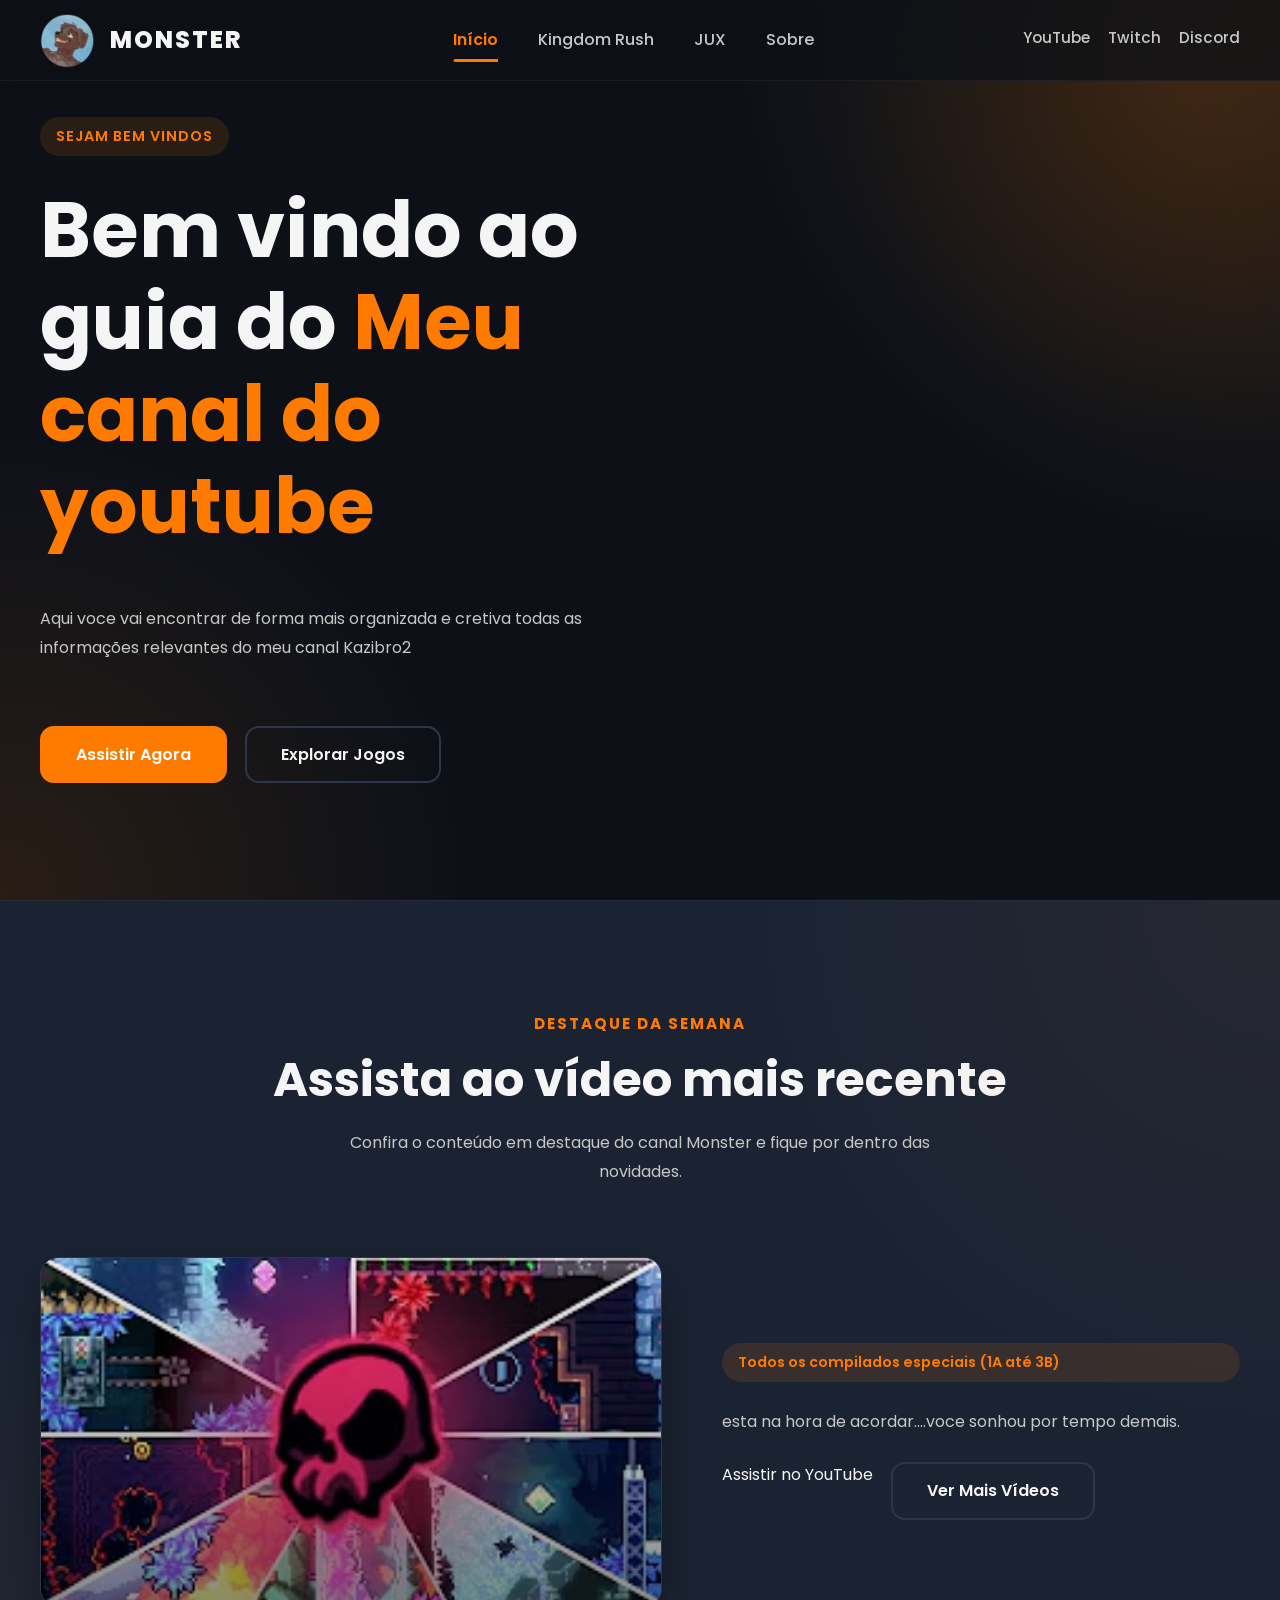
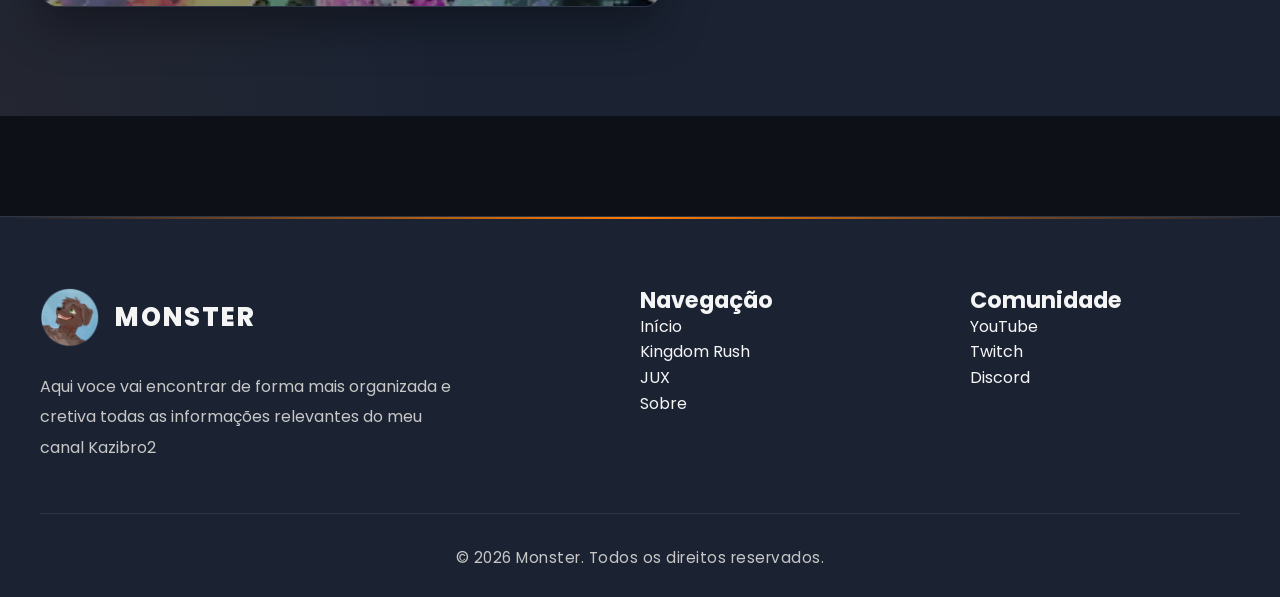
==== commit 45cd3342: "index" ====
--- a/index.html
+++ b/index.html
@@ -247,8 +247,8 @@
 
                 <h1>
 
-                     Bem vindo ao guia do meu canal do youtube
-                    <span>meu canal do youtube</span>
+                     Bem vindo ao guia do 
+                    <span>Meu canal do youtube</span>
 
                 </h1>
 
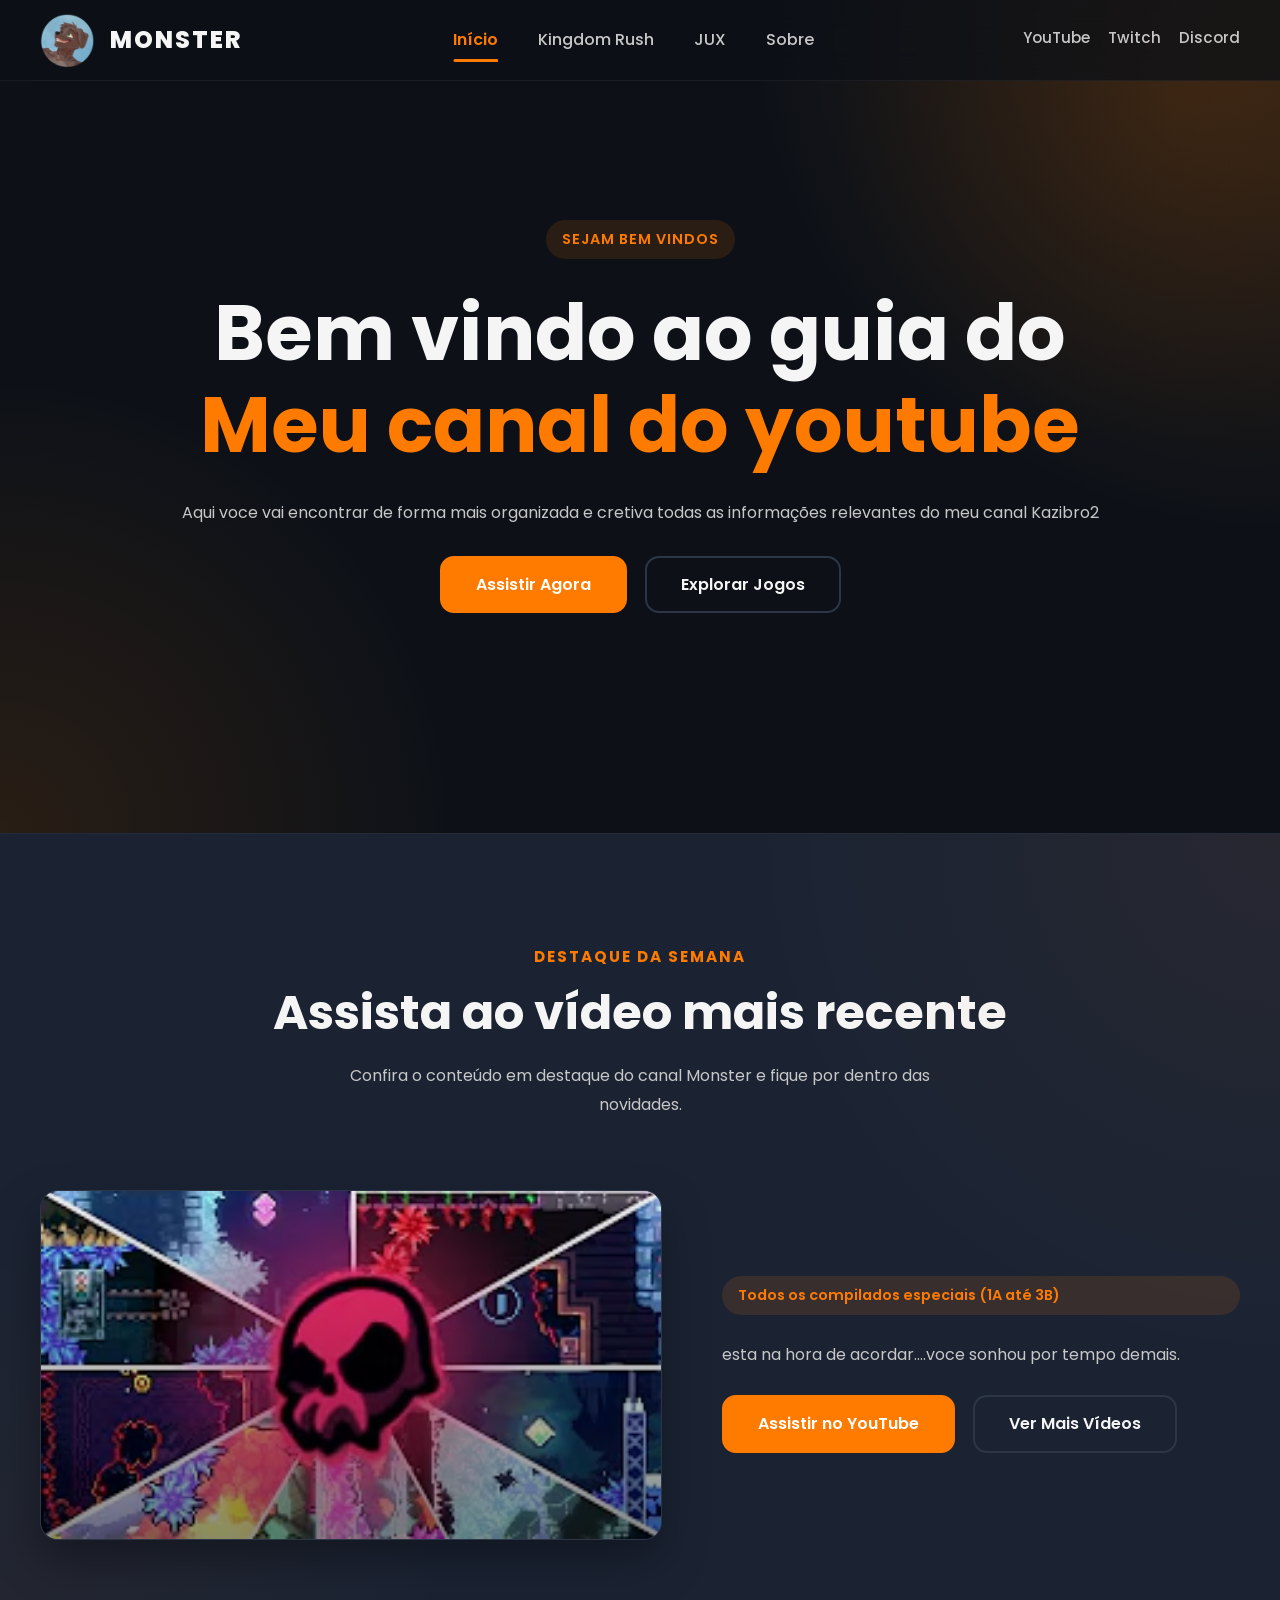
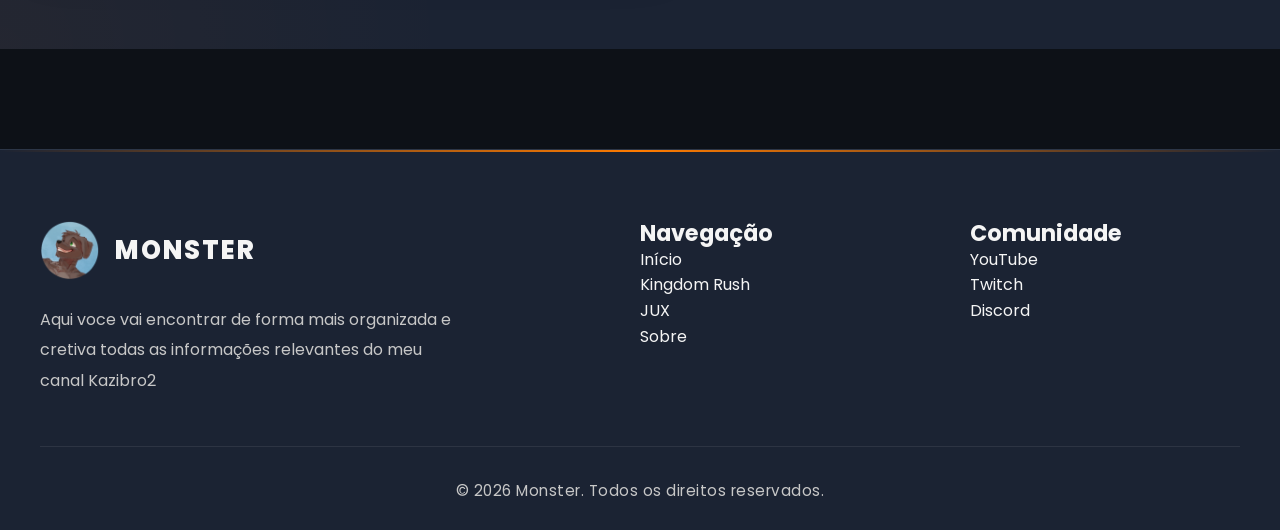
==== commit be6bdcea: "Center Co-authored-by: Copilot <copilot@github.com>" ====
--- a/index.html
+++ b/index.html
@@ -246,10 +246,9 @@
              </span>
 
                 <h1>
-
-                     Bem vindo ao guia do 
-                    <span>Meu canal do youtube</span>
-
+                    Bem vindo ao guia do
+                         <br>
+             <span>Meu canal do youtube</span>
                 </h1>
 
                 <p>
@@ -342,14 +341,14 @@
                     <div class="featured-buttons">
 
                         <a
-                            href="https://youtu.be/U4nTbTF9wBw?si=7wowuGWpo5xkgJ0E
+                            href="https://youtu.be/U4nTbTF9wBw?si=7wowuGWpo5xkgJ0E" 
                             class="btn btn-primary">
 
                             Assistir no YouTube
 
                         </a>
 
-                        <a
+                        <a  
                             href="https://www.youtube.com/channel/UCQ77ngwSdgvetB5yi79kwhQ/videos"
                             class="btn btn-secondary">
 
--- a/css/home/home.css
+++ b/css/home/home.css
@@ -6,60 +6,78 @@
                         HERO
 ========================================================== */
 
-.hero{
-
-    position:relative;
-
-    overflow:hidden;
+.hero {
+
+    position: relative;
+
+    min-height: calc(100vh - 67px);
+
+    display: flex;
+
+    align-items: center;
+
+    justify-content: center;
+
+    overflow: hidden;
 
     background:
-        radial-gradient(circle at top right,
-        rgba(255,123,0,.12),
-        transparent 35%),
-
-        radial-gradient(circle at bottom left,
-        rgba(255,123,0,.08),
-        transparent 30%),
+        radial-gradient(
+            circle at top right,
+            rgba(255,123,0,.12),
+            transparent 35%
+        ),
+
+        radial-gradient(
+            circle at bottom left,
+            rgba(255,123,0,.08),
+            transparent 30%
+        ),
 
         var(--color-background);
 
 }
 
+
 /* ==========================================================
                     HERO CONTAINER
 ========================================================== */
 
-.hero .container{
-
-    position:relative;
-
-    z-index:2;
-
-}
+.hero .container {
+
+    position: relative;
+
+    z-index: 2;
+
+    width: 100%;
+
+    max-width: 600npx;
+
+    margin: 0 auto;
+
+    display: flex;
+
+    justify-content: center;
+
+    align-items: center;
+
+}
+
 
 /* ==========================================================
                     HERO CONTENT
 ========================================================== */
 
-.hero-content{
-
-    animation:fadeLeft .9s ease;
-
-}
-
-.hero-content h1{
-
-    margin-bottom:25px;
-
-    font-weight:00;
-
-}
-
-.hero-content p{
-
-    max-width:650px;
-
-    margin-bottom:35px;
+.hero-content {
+
+    width: 100%;
+
+    max-width: 850px;
+
+    margin: 0 auto;
+
+    text-align: center;
+
+    animation: fadeUp .9s ease;
 
 }
 
@@ -1049,3 +1067,347 @@
 
 }
 
+
+/* ==========================================================
+                    GAMES SECTION
+========================================================== */
+
+.games-section {
+
+    position: relative;
+
+    padding: 100px 0;
+
+    background: var(--color-background);
+
+    overflow: hidden;
+
+}
+
+
+/* ==========================================================
+                    GAMES TITLE
+========================================================== */
+
+.games-title {
+
+    width: 100%;
+
+    max-width: 800px;
+
+    margin: 0 auto 50px;
+
+    text-align: center;
+
+}
+
+
+/* ==========================================================
+                    GAMES GRID
+========================================================== */
+
+.games-grid {
+
+    width: 100%;
+
+    max-width: 1100px;
+
+    margin: 0 auto;
+
+    display: grid;
+
+    grid-template-columns: repeat(3, 1fr);
+
+    gap: 24px;
+
+}
+
+
+/* ==========================================================
+                    GAME CARD
+========================================================== */
+
+.game-card {
+
+    position: relative;
+
+    display: block;
+
+    height: 330px;
+
+    overflow: hidden;
+
+    border-radius: 18px;
+
+    border: 1px solid var(--color-border);
+
+    background: #050505;
+
+    text-decoration: none;
+
+    isolation: isolate;
+
+    transition:
+        transform .35s ease,
+        border-color .35s ease,
+        box-shadow .35s ease;
+
+}
+
+
+/* ==========================================================
+                    GAME BANNER
+========================================================== */
+
+.game-card-image {
+
+    position: absolute;
+
+    inset: 0;
+
+    width: 100%;
+    height: 100%;
+
+    object-fit: cover;
+
+    display: block;
+
+    z-index: -3;
+
+    transition:
+        transform .5s ease,
+        filter .5s ease;
+
+}
+
+
+/* ==========================================================
+                    GAME OVERLAY
+========================================================== */
+
+.game-card-overlay {
+
+    position: absolute;
+
+    inset: 0;
+
+    z-index: -2;
+
+    background:
+        linear-gradient(
+            to top,
+            rgba(0, 0, 0, .92),
+            rgba(0, 0, 0, .20) 65%,
+            rgba(0, 0, 0, .05)
+        );
+
+}
+
+
+/* ==========================================================
+                    GAME NAME
+========================================================== */
+
+.game-card-content {
+
+    position: absolute;
+
+    left: 20px;
+    right: 20px;
+    bottom: 20px;
+
+    z-index: 2;
+
+    padding: 16px;
+
+    text-align: center;
+
+    border-radius: 12px;
+
+    background: rgba(0, 0, 0, .70);
+
+    border: 1px solid rgba(255, 255, 255, .10);
+
+    backdrop-filter: blur(6px);
+
+    transition:
+        transform .35s ease,
+        background .35s ease,
+        border-color .35s ease;
+
+}
+
+
+.game-card-content span {
+
+    display: block;
+
+    margin-bottom: 4px;
+
+    font-size: .65rem;
+
+    font-weight: 700;
+
+    letter-spacing: 1.5px;
+
+    color: var(--color-primary);
+
+}
+
+
+.game-card-content h3 {
+
+    margin: 0;
+
+    color: #fff;
+
+    font-size: 1.35rem;
+
+    font-weight: 800;
+
+}
+
+
+/* ==========================================================
+                    GAME HOVER
+========================================================== */
+
+.game-card:hover {
+
+    transform: translateY(-8px);
+
+    border-color: var(--color-primary);
+
+    box-shadow:
+        0 20px 45px rgba(0, 0, 0, .40);
+
+}
+
+
+.game-card:hover .game-card-image {
+
+    transform: scale(1.08);
+
+    filter: brightness(1.08);
+
+}
+
+
+.game-card:hover .game-card-content {
+
+    transform: translateY(-5px);
+
+    background: rgba(10, 10, 10, .85);
+
+    border-color:
+        rgba(255, 123, 0, .40);
+
+}
+
+
+/* ==========================================================
+                    GAMES RESPONSIVE
+========================================================== */
+
+@media (max-width: 900px) {
+
+    .games-grid {
+
+        grid-template-columns: repeat(2, 1fr);
+
+    }
+
+}
+
+
+@media (max-width: 600px) {
+
+    .games-section {
+
+        padding: 70px 0;
+
+    }
+
+    .games-grid {
+
+        grid-template-columns: 1fr;
+
+    }
+
+    .game-card {
+
+        height: 300px;
+
+    }
+
+    .hero-content {
+
+        max-width: 100%;
+
+    }
+
+}
+
+/* ==========================================================
+            CENTRALIZAÇÃO FINAL — HERO INÍCIO
+========================================================== */
+
+/* ==========================================================
+            CENTRALIZAÇÃO DO PRIMEIRO ELEMENTO DO HERO
+========================================================== */
+
+.hero-content > :first-child {
+
+    display: table;
+
+    margin-left: auto !important;
+
+    margin-right: auto !important;
+
+}
+
+.hero .container {
+
+    width: 100%;
+
+    max-width: 1100px;
+
+    margin-left: auto !important;
+
+    margin-right: auto !important;
+
+    display: flex;
+
+    justify-content: center;
+
+    align-items: center;
+
+}
+
+.hero-content {
+
+    width: 100%;
+
+    max-width: 1100px;
+
+    margin-left: auto !important;
+
+    margin-right: auto !important;
+
+    text-align: center !important;
+
+}
+
+.hero-buttons {
+
+    display: flex;
+
+    justify-content: center;
+
+    align-items: center;
+
+    flex-wrap: wrap;
+
+    gap: 18px;
+
+}
